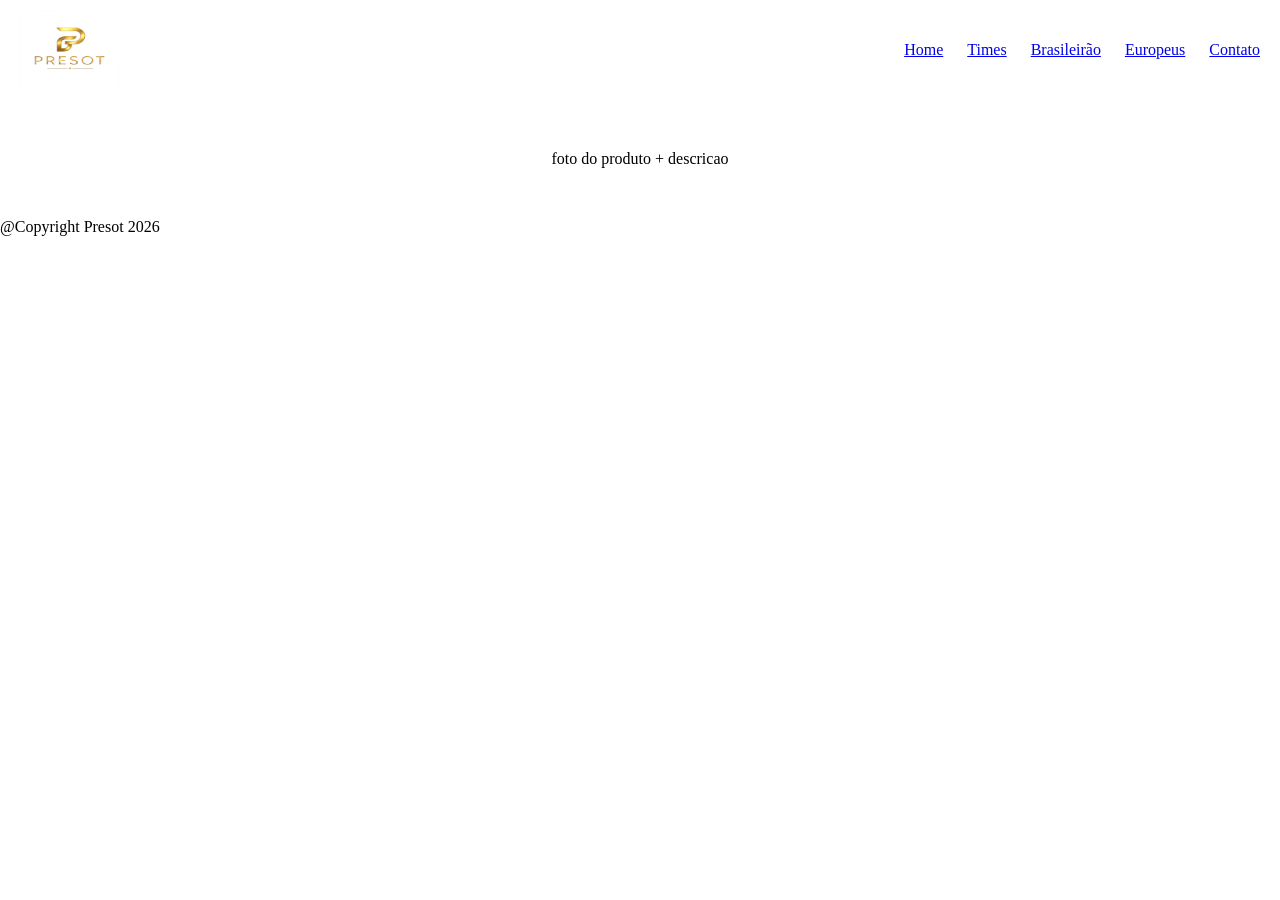
==== modulo/pages/index.html @ 8e3b59e5 "Start the project with HTML and CSS" ====
<!DOCTYPE html>
<html lang="en">
<head>
    <meta charset="UTF-8">
    <meta name="viewport" content="width=device-width, initial-scale=1.0">
    <title>Loja de camisas</title>
    <link rel="stylesheet" href="../css/style.css">
</head>
<body>
    <header>
        <img src="../images/logo.png"  alt="" srcset="">
        <ul class="menu">
    <li><a href="../pages/index.html">Home</a></li>
    <li><a href="../pages/times.html">Times</a></li>
    <li><a href="../pages/brasileirao.html">Brasileirão</a></li>
    <li><a href="../pages/europeus.html">Europeus</a></li>
    <li><a href="../pages/contato.html">Contato</a></li>
</ul>
    </header>
    <main>
        <section>
            foto do produto + descricao            
        </section>
    </main>
    <footer>
        @Copyright Presot 2026
    </footer>
</body>
</html>
---- modulo/css/style.css ----
*{
    padding: 0px;
    margin: 0px;
}
.menu{
    display: flex;
    list-style: none;
    gap: 24px;
    padding: 0; /* o padding agora fica no header */
}
    

footer{
    
}
header img {
    width: 100px;
    height: 80px;
}
main {
  display: flex;
  align-items: center;
  flex-direction: column;
  padding: 50px 70px;
  
}
header {
    display: flex;
    align-items: center;
    justify-content: space-between;
    padding: 10px 20px;
    
}
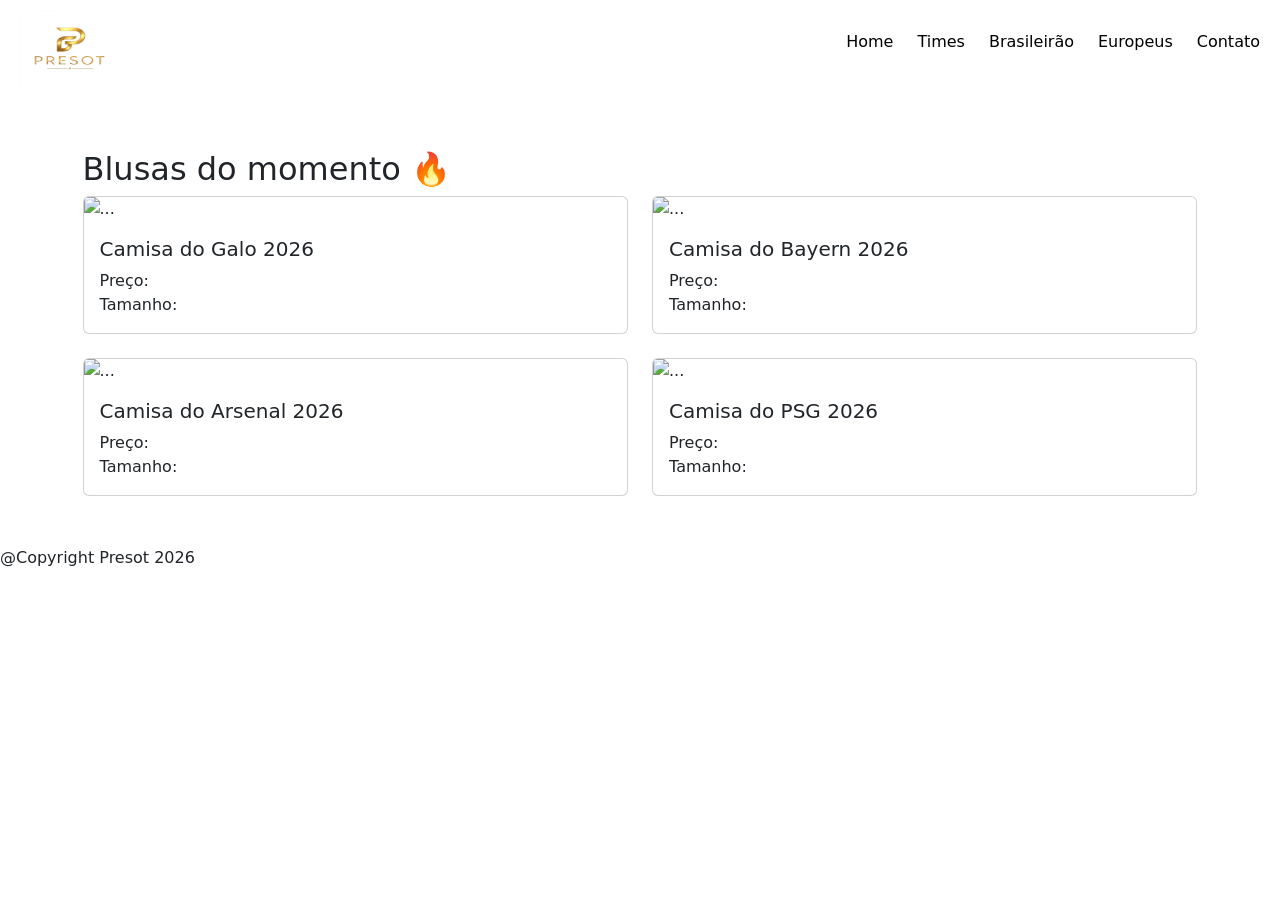
==== commit 55f6360c: "update some style from CSS" ====
--- a/modulo/pages/index.html
+++ b/modulo/pages/index.html
@@ -1,29 +1,69 @@
 <!DOCTYPE html>
-<html lang="en">
+<html lang="pt-BR">
 <head>
     <meta charset="UTF-8">
     <meta name="viewport" content="width=device-width, initial-scale=1.0">
     <title>Loja de camisas</title>
+    <link rel="stylesheet" href="https://cdn.jsdelivr.net/npm/bootstrap@5.3.8/dist/css/bootstrap.min.css">
     <link rel="stylesheet" href="../css/style.css">
 </head>
 <body>
     <header>
-        <img src="../images/logo.png"  alt="" srcset="">
+        <img src="../images/logo.png" alt="Logo">
         <ul class="menu">
-    <li><a href="../pages/index.html">Home</a></li>
-    <li><a href="../pages/times.html">Times</a></li>
-    <li><a href="../pages/brasileirao.html">Brasileirão</a></li>
-    <li><a href="../pages/europeus.html">Europeus</a></li>
-    <li><a href="../pages/contato.html">Contato</a></li>
-</ul>
+            <li><a href="../pages/index.html">Home</a></li>
+            <li><a href="../pages/times.html">Times</a></li>
+            <li><a href="../pages/brasileirao.html">Brasileirão</a></li>
+            <li><a href="../pages/europeus.html">Europeus</a></li>
+            <li><a href="../pages/contato.html">Contato</a></li>
+        </ul>
     </header>
     <main>
         <section>
-            foto do produto + descricao            
+            <h2>Blusas do momento 🔥</h2>
+            <div class="row row-cols-1 row-cols-md-2 g-4">
+  <div class="col">
+    <div class="card">
+      <img src="..." class="card-img-top" alt="...">
+      <div class="card-body">
+        <h5 class="card-title">Camisa do Galo 2026</h5>
+        <p class="card-text">Preço: <br> Tamanho:</p>
+      </div>
+    </div>
+  </div>
+  <div class="col">
+    <div class="card">
+      <img src="..." class="card-img-top" alt="...">
+      <div class="card-body">
+        <h5 class="card-title">Camisa do Bayern 2026</h5>
+        <p class="card-text">Preço: <br> Tamanho:</p>
+      </div>
+    </div>
+  </div>
+  <div class="col">
+    <div class="card">
+      <img src="..." class="card-img-top" alt="...">
+      <div class="card-body">
+        <h5 class="card-title">Camisa do Arsenal 2026</h5>
+        <p class="card-text">Preço: <br> Tamanho:</p>
+      </div>
+    </div>
+  </div>
+  <div class="col">
+    <div class="card">
+      <img src="..." class="card-img-top" alt="...">
+      <div class="card-body">
+        <h5 class="card-title">Camisa do PSG 2026</h5>
+        <p class="card-text">Preço: <br> Tamanho:</p>
+      </div>
+    </div>
+  </div>
+</div>          
         </section>
     </main>
     <footer>
         @Copyright Presot 2026
     </footer>
+    <script src="https://cdn.jsdelivr.net/npm/bootstrap@5.3.8/dist/js/bootstrap.bundle.min.js"></script>
 </body>
 </html>
--- a/modulo/css/style.css
+++ b/modulo/css/style.css
@@ -6,13 +6,22 @@
     display: flex;
     list-style: none;
     gap: 24px;
-    padding: 0; /* o padding agora fica no header */
+    padding: 0; 
+    
+}
+.menu a{
+    text-decoration: none;
+    color:black;
+}
+.menu a:hover{
+    color:tomato;
 }
     
 
 footer{
-    
+
 }
+
 header img {
     width: 100px;
     height: 80px;
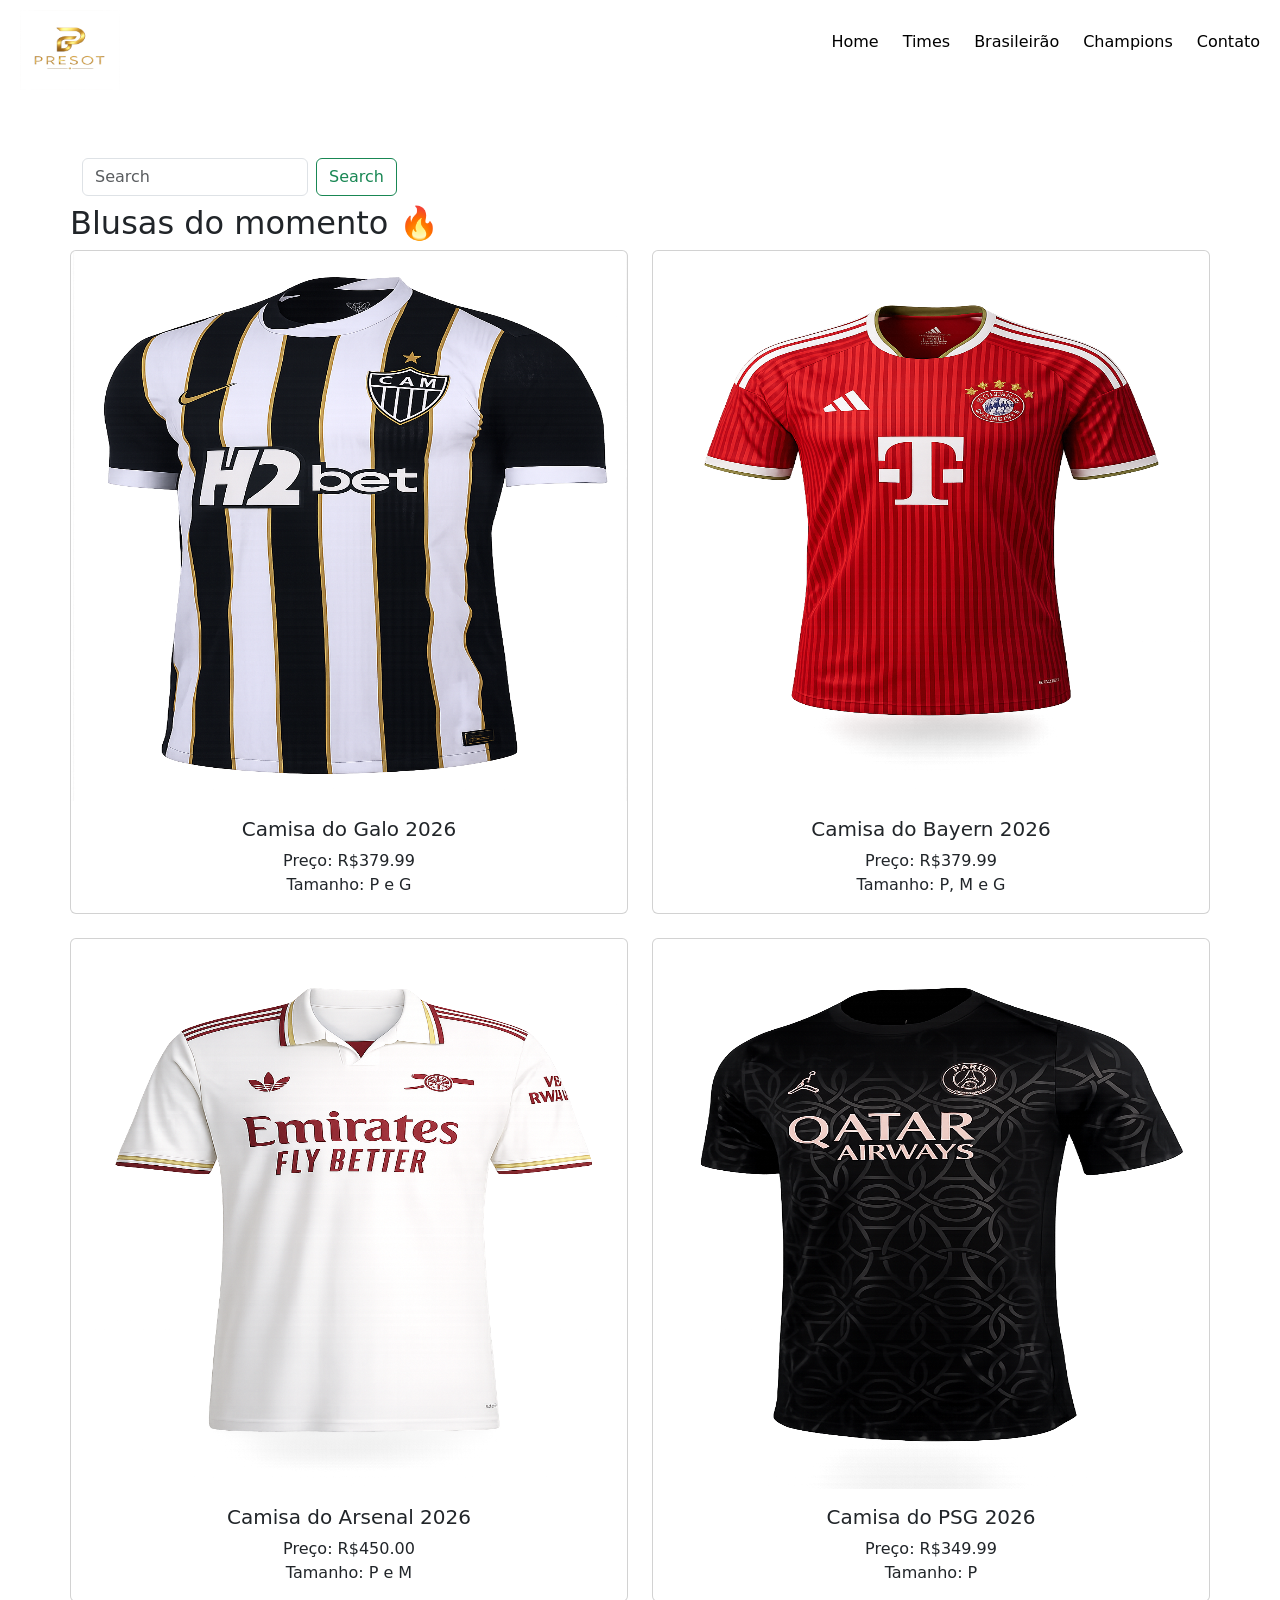
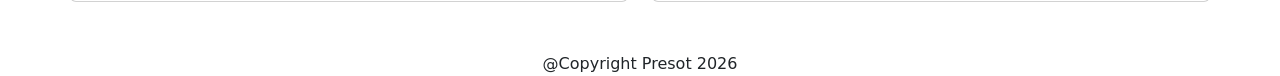
==== commit 690aa34c: "add teams page with cards and search bar" ====
--- a/modulo/pages/index.html
+++ b/modulo/pages/index.html
@@ -14,47 +14,56 @@
             <li><a href="../pages/index.html">Home</a></li>
             <li><a href="../pages/times.html">Times</a></li>
             <li><a href="../pages/brasileirao.html">Brasileirão</a></li>
-            <li><a href="../pages/europeus.html">Europeus</a></li>
+            <li><a href="../pages/europeus.html">Champions</a></li>
             <li><a href="../pages/contato.html">Contato</a></li>
         </ul>
     </header>
     <main>
-        <section>
+      <section class="Home">
+      <nav class="navbar">
+  <div class="container-fluid">
+    <form class="d-flex" role="search">
+      <input class="form-control me-2" type="search" placeholder="Search" aria-label="Search"/>
+      <button class="btn btn-outline-success" type="submit">Search</button>
+    </form>
+  </div>
+</nav>
+        
             <h2>Blusas do momento 🔥</h2>
             <div class="row row-cols-1 row-cols-md-2 g-4">
   <div class="col">
     <div class="card">
-      <img src="..." class="card-img-top" alt="...">
+      <img src="../images/galo.png"  class="card-img-top" alt="...">
       <div class="card-body">
         <h5 class="card-title">Camisa do Galo 2026</h5>
-        <p class="card-text">Preço: <br> Tamanho:</p>
+        <p class="card-text">Preço: R$379.99 <br> Tamanho: P e G</p>
       </div>
     </div>
   </div>
   <div class="col">
     <div class="card">
-      <img src="..." class="card-img-top" alt="...">
+      <img src="../images/bayern.png" class="card-img-top" alt="...">
       <div class="card-body">
         <h5 class="card-title">Camisa do Bayern 2026</h5>
-        <p class="card-text">Preço: <br> Tamanho:</p>
+        <p class="card-text">Preço: R$379.99 <br> Tamanho: P, M e G</p>
       </div>
     </div>
   </div>
   <div class="col">
     <div class="card">
-      <img src="..." class="card-img-top" alt="...">
+      <img src="../images/arsenal.png" class="card-img-top" alt="...">
       <div class="card-body">
         <h5 class="card-title">Camisa do Arsenal 2026</h5>
-        <p class="card-text">Preço: <br> Tamanho:</p>
+        <p class="card-text">Preço: R$450.00 <br> Tamanho: P e M</p>
       </div>
     </div>
   </div>
   <div class="col">
     <div class="card">
-      <img src="..." class="card-img-top" alt="...">
+      <img src="../images/psg.png" class="card-img-top" alt="...">
       <div class="card-body">
         <h5 class="card-title">Camisa do PSG 2026</h5>
-        <p class="card-text">Preço: <br> Tamanho:</p>
+        <p class="card-text">Preço: R$349.99 <br> Tamanho: P</p>
       </div>
     </div>
   </div>
--- a/modulo/css/style.css
+++ b/modulo/css/style.css
@@ -12,23 +12,18 @@
 .menu a{
     text-decoration: none;
     color:black;
+    
 }
 .menu a:hover{
     color:tomato;
 }
-    
-
-footer{
-
-}
-
 header img {
     width: 100px;
     height: 80px;
 }
-main {
+main .Home {
   display: flex;
-  align-items: center;
+  
   flex-direction: column;
   padding: 50px 70px;
   
@@ -39,4 +34,41 @@
     justify-content: space-between;
     padding: 10px 20px;
     
+}
+section .card img {
+    width: 100%;
+    height: 550px;       
+    
+}
+.card{
+    text-align: center;
+    
+}
+.container-fluid{
+    justify-content:center;
+}
+section{
+    justify-content: center;
+}
+footer{
+   text-align: center;
+}
+main .times{
+    display: flex;
+    justify-content: center;
+    
+}
+.times .card {
+    width: 18rem;
+}
+
+.times .card-img-top {
+    width: 100%;
+    height: 180px;
+    object-fit: cover;
+}
+.times .card-img-top {
+    width: 100%;
+    height: 250px;
+    object-fit: cover;
 }
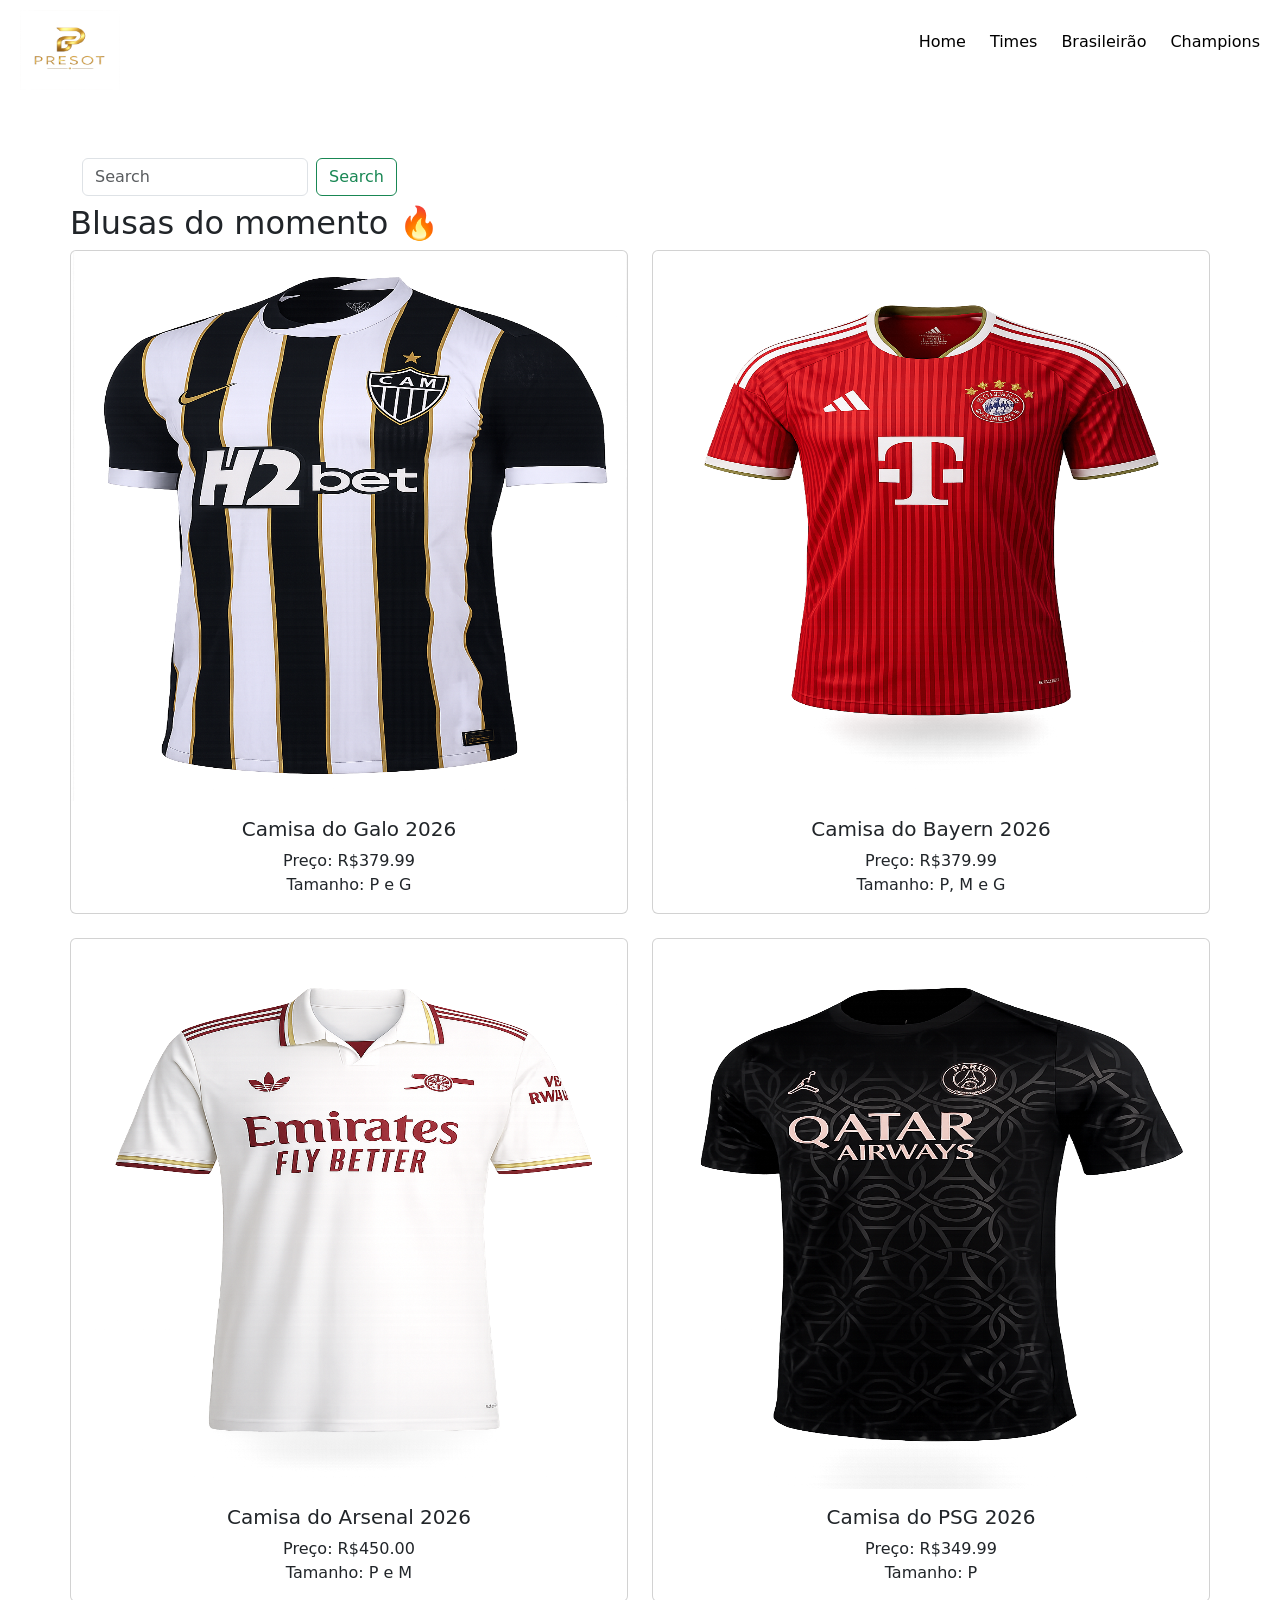
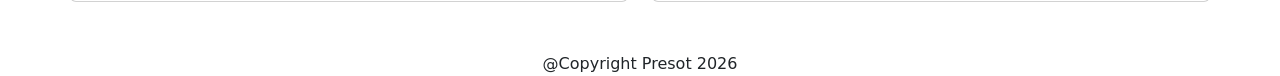
==== commit 4ae322aa: "Remove Contato link from index.html" ====
--- a/modulo/pages/index.html
+++ b/modulo/pages/index.html
@@ -15,7 +15,6 @@
             <li><a href="../pages/times.html">Times</a></li>
             <li><a href="../pages/brasileirao.html">Brasileirão</a></li>
             <li><a href="../pages/europeus.html">Champions</a></li>
-            <li><a href="../pages/contato.html">Contato</a></li>
         </ul>
     </header>
     <main>
@@ -75,4 +74,4 @@
     </footer>
     <script src="https://cdn.jsdelivr.net/npm/bootstrap@5.3.8/dist/js/bootstrap.bundle.min.js"></script>
 </body>
-</html>+</html>
